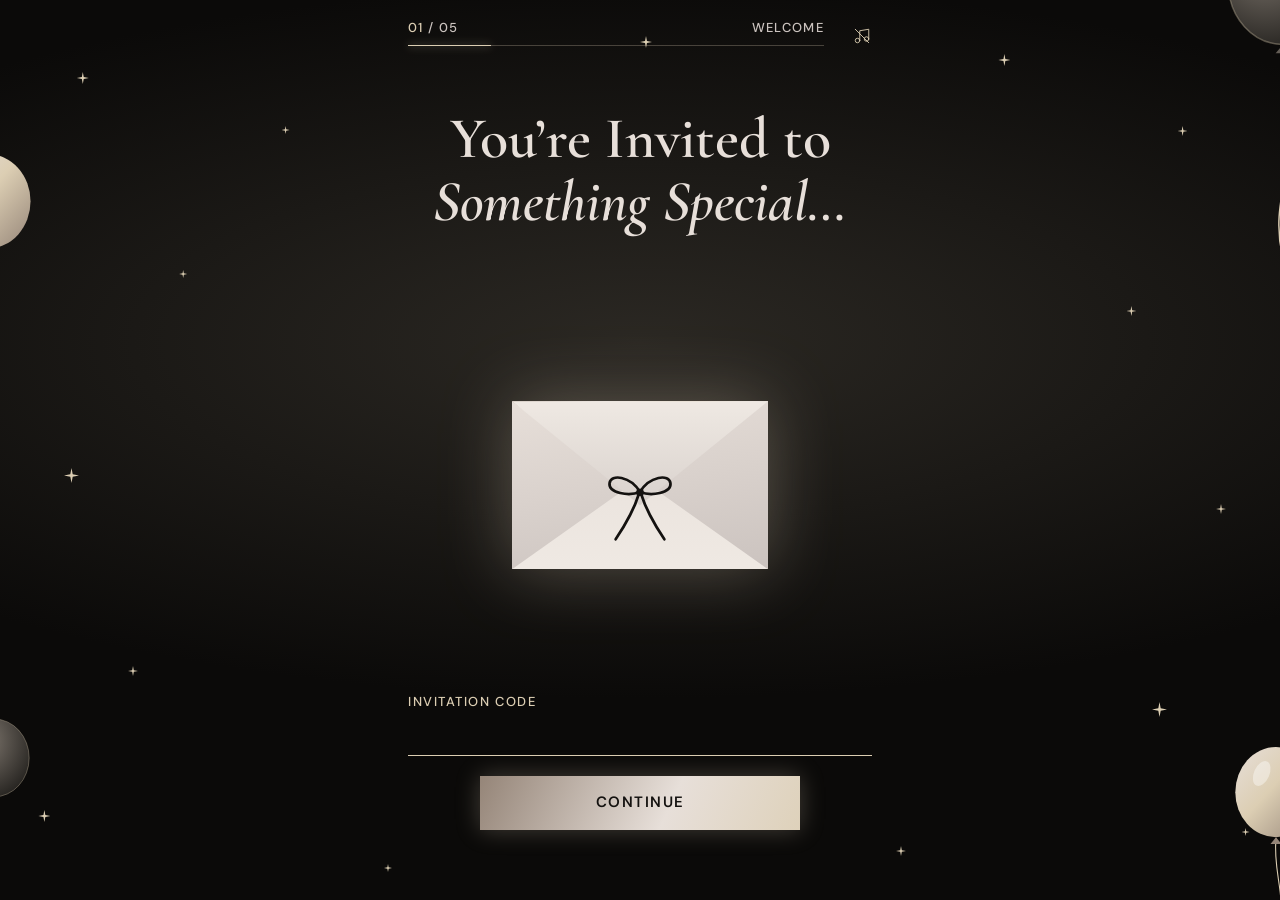
==== index.html @ e906c9ad "Remove plus-one option and mention partners in the RSVP title Co-Authored-By: Claude Opus 5.5 <norep" ====
<!DOCTYPE html>
<html lang="en">
<head>
  <meta charset="UTF-8" />
  <meta name="viewport" content="width=device-width, initial-scale=1, viewport-fit=cover" />
  <meta name="theme-color" content="#0b0a09" />
  <meta name="color-scheme" content="dark" />
  <meta name="referrer" content="no-referrer" />
  <meta name="description" content="Something special is waiting for you. Tap to unlock your invitation." />
  <meta property="og:type" content="website" />
  <meta property="og:title" content="A Little Something Special ✨" />
  <meta property="og:description" content="You're invited. Open your exclusive invitation." />
  <meta property="og:url" content="https://miinamoeini.github.io/birthday-invitation/" />
  <meta property="og:image" content="https://miinamoeini.github.io/birthday-invitation/social-preview.png" />
  <meta property="og:image:width" content="1200" />
  <meta property="og:image:height" content="630" />
  <meta name="twitter:card" content="summary_large_image" />
  <link rel="icon" href="favicon.svg" type="image/svg+xml" />
  <link rel="preconnect" href="https://fonts.googleapis.com" />
  <link rel="preconnect" href="https://fonts.gstatic.com" crossorigin />
  <link href="https://fonts.googleapis.com/css2?family=Cormorant+Garamond:ital,wght@0,600;1,600&family=DM+Sans:wght@400;500;600&display=swap" rel="stylesheet" />
  <link rel="stylesheet" href="styles.css?v=19" />
  <script src="config.js" defer></script>
  <script src="app.js?v=18" defer></script>
  <title>You're Invited ✨</title>
</head>
<body>
  <svg width="0" height="0" style="position:absolute" aria-hidden="true" focusable="false"><defs>
    <symbol id="bow" viewBox="0 0 64 64"><g fill="none" stroke="currentColor" stroke-width="2.2" stroke-linecap="round" stroke-linejoin="round"><path d="M32 22C24 9 8 7 7 15s16 11 25 7M32 22C40 9 56 7 57 15S41 26 32 22M31 24C27 37 20 49 12 61M33 24C37 37 44 49 52 61"/></g><rect x="29" y="19.5" width="6" height="6" rx="2" fill="currentColor"/></symbol>
    <linearGradient id="foilLight" x1="0" y1="0" x2="1" y2="1"><stop offset="0" stop-color="#e7dfd9"/><stop offset=".45" stop-color="#dcceb3"/><stop offset="1" stop-color="#958578"/></linearGradient>
    <radialGradient id="foilDark" cx=".34" cy=".28" r=".85"><stop offset="0" stop-color="#958578"/><stop offset=".3" stop-color="#635d56"/><stop offset="1" stop-color="#1f1d1a"/></radialGradient>
    <symbol id="balloonLight" viewBox="0 0 80 230"><path d="M40 84c-3 30 9 50 3 80s-8 44-3 64" fill="none" stroke="#dcceb3" stroke-width="1"/><ellipse cx="40" cy="42" rx="37" ry="41" fill="url(#foilLight)"/><ellipse cx="27" cy="25" rx="7" ry="12" fill="#fff" opacity=".4" transform="rotate(24 27 25)"/><path d="M40 83l-5 6h10z" fill="#958578"/></symbol>
    <symbol id="balloonDark" viewBox="0 0 80 230"><path d="M40 84c-3 30 9 50 3 80s-8 44-3 64" fill="none" stroke="#dcceb3" stroke-width="1"/><ellipse cx="40" cy="42" rx="37" ry="41" fill="url(#foilDark)" stroke="#dcceb3" stroke-opacity=".35"/><ellipse cx="27" cy="25" rx="6" ry="11" fill="#fff" opacity=".28" transform="rotate(24 27 25)"/><path d="M40 83l-5 6h10z" fill="#635d56"/></symbol>
  </defs></svg>
  <div class="sparkles" aria-hidden="true"><i style="left:6%;top:8%;--s:12px;animation-delay:-2.2s"></i><i style="left:92%;top:14%;--s:10px;animation-delay:-3.5s"></i><i style="left:14%;top:30%;--s:8px;animation-delay:-1.4s"></i><i style="left:88%;top:34%;--s:10px;animation-delay:-3.6s"></i><i style="left:5%;top:52%;--s:15px;animation-delay:-0.0s"></i><i style="left:95%;top:56%;--s:10px;animation-delay:-0.1s"></i><i style="left:10%;top:74%;--s:10px;animation-delay:-3.3s"></i><i style="left:90%;top:78%;--s:15px;animation-delay:-3.5s"></i><i style="left:50%;top:4%;--s:12px;animation-delay:-1.9s"></i><i style="left:30%;top:96%;--s:8px;animation-delay:-1.4s"></i><i style="left:70%;top:94%;--s:10px;animation-delay:-2.9s"></i><i style="left:3%;top:90%;--s:12px;animation-delay:-2.7s"></i><i style="left:97%;top:92%;--s:8px;animation-delay:-2.4s"></i><i style="left:22%;top:14%;--s:8px;animation-delay:-2.2s"></i><i style="left:78%;top:6%;--s:12px;animation-delay:-0.5s"></i></div>
  <svg class="balloon balloon--one" viewBox="0 0 80 230" aria-hidden="true"><use href="#balloonLight"/></svg>
  <svg class="balloon balloon--two" viewBox="0 0 80 230" aria-hidden="true"><use href="#balloonDark"/></svg>
  <svg class="balloon balloon--three" viewBox="0 0 80 230" aria-hidden="true"><use href="#balloonLight"/></svg>
  <svg class="balloon balloon--four" viewBox="0 0 80 230" aria-hidden="true"><use href="#balloonDark"/></svg>
  <canvas id="confettiCanvas" class="confetti-canvas" aria-hidden="true"></canvas>

  <div id="app" class="app-shell">
    <header class="app-header">
      <div class="progress-wrap" aria-label="Invitation progress">
        <div class="progress-meta"><span id="progressLabel">01 <span class="progress-muted">/ 05</span></span><span id="progressTitle">Welcome</span></div>
        <div class="progress-track" aria-hidden="true"><div id="progressFill" class="progress-fill" style="width:20%"></div></div>
      </div>
      <button id="musicToggle" class="music-button" type="button" aria-label="Play background music" aria-pressed="false" title="Play optional background music">
        <svg width="18" height="18" viewBox="0 0 24 24" fill="none" stroke="currentColor" stroke-width="1.2" stroke-linecap="round" stroke-linejoin="round" aria-hidden="true"><path d="M9 18V5l12-2v13"/><circle cx="6" cy="18" r="3"/><circle cx="18" cy="16" r="3"/><path class="music-slash" d="M3 3l18 18"/></svg>
      </button>
    </header>

    <main id="mainContent">
      <!-- STEP 1 : WELCOME -->
      <section id="screen-welcome" class="screen screen--welcome" aria-labelledby="welcomeTitle">
        <h1 id="welcomeTitle" class="hero-title">You’re Invited to <em>Something Special…</em></h1>
        <div id="envelopeScene" class="envelope-scene" role="img" aria-label="An ivory envelope with a soft taupe lining, tied with a black bow">
          <div class="envelope">
            <div class="envelope-back"></div>
            <div class="envelope-letter"><span>You’re invited</span></div>
            <div class="envelope-front"></div>
            <div class="envelope-flap"></div>
            <div class="wax-seal"><svg class="bow " viewBox="0 0 64 64" aria-hidden="true"><use href="#bow"/></svg></div>
          </div>
        </div>
        <button id="unlockButton" class="button button--primary" type="button" disabled><span id="unlockText">One moment…</span><span id="unlockSpinner" class="spinner"></span></button>
        <form id="codeForm" class="code-form" novalidate hidden>
          <label class="field-label" for="inviteCode">Invitation Code</label>
          <input id="inviteCode" type="text" maxlength="40" autocomplete="off" autocapitalize="none" autocorrect="off" spellcheck="false" />
          <p id="codeError" class="form-error" role="alert" hidden></p>
          <button id="codeSubmit" class="button button--primary" type="submit"><span>Continue</span><span id="codeSpinner" class="spinner" hidden></span></button>
        </form>
      </section>

      <!-- STEP 2 : REVEAL -->
      <section id="screen-reveal" class="screen screen--reveal" aria-labelledby="revealTitle" hidden>
        <div id="revealArt" class="reveal-art"><figure id="photoFrame" class="photo-frame" hidden><img id="childPhoto" alt="" /></figure><svg class="bow art-bow" viewBox="0 0 64 64" aria-hidden="true"><use href="#bow"/></svg><span id="revealAge" class="age-numeral" aria-hidden="true"></span><i aria-hidden="true" class="glint" style="--s:20px;left:-6%;top:42%"></i><i aria-hidden="true" class="glint" style="--s:14px;right:-5%;top:70%;animation-delay:-.8s"></i><i aria-hidden="true" class="glint" style="--s:11px;left:12%;top:18%;animation-delay:-1.6s"></i></div>
        <h1 id="revealTitle" class="reveal-headline">It’s My <em>Birthday!</em> <span aria-hidden="true">🎉</span></h1>
        <p id="guestWelcome" class="reveal-description"></p>
        <p id="personalMessage" class="reveal-invitation"></p>
        <button id="detailsButton" class="button button--primary" type="button">View the Details</button>
      </section>

      <!-- STEP 3 : DETAILS -->
      <section id="screen-details" class="screen screen--details" aria-labelledby="detailsTitle" hidden>
        <h1 id="detailsTitle" class="eyebrow">Please join me to celebrate</h1>
        <figure id="artworkFrame" class="artwork-card" hidden><img id="artworkImg" alt="" /></figure>
        <div class="details-card">
          <div class="detail-row"><span class="detail-label">When</span><strong id="eventDate"></strong><span id="eventTime"></span></div>
          <div class="detail-row"><span class="detail-label">Where</span><strong id="eventVenue"></strong><span id="eventAddress"></span><a id="mapsButton" class="maps-link" href="https://www.google.com/maps" target="_blank" rel="noopener noreferrer">Open in Google Maps</a></div>
          <div class="detail-row"><span class="detail-label">Dress Code</span><strong id="eventDress"></strong></div>
        </div>
        <div class="countdown-block"><div id="countdown" class="countdown" aria-label="Time left until the party"><div><strong id="days">--</strong><small>Days</small></div><div><strong id="hours">--</strong><small>Hours</small></div><div><strong id="minutes">--</strong><small>Mins</small></div><div><strong id="seconds">--</strong><small>Secs</small></div></div><p id="countdownStatus" class="countdown-status" aria-live="off"></p></div>
        <button id="rsvpGoButton" class="button button--primary" type="button">Kindly Respond</button>
      </section>

      <!-- STEP 4 : RSVP -->
      <section id="screen-rsvp" class="screen screen--rsvp" aria-labelledby="rsvpTitle" hidden>
        <p class="eyebrow">Répondez s’il vous plaît</p>
        <h1 id="rsvpTitle" class="section-title section-title--small">Will you be joining the celebration <em>with your partner?</em></h1>
        <form id="rsvpForm" class="rsvp-form" novalidate>
          <label class="field-label" for="guestName">Your Name</label>
          <input id="guestName" name="guestName" type="text" maxlength="80" autocomplete="name" required />
          <fieldset class="rsvp-choices"><legend class="sr-only">Your reply</legend>
            <label class="choice-card"><input type="radio" name="attendance" value="yes" required /><span class="choice-text">Absolutely, I’m Coming! 🥂</span></label>
            <label class="choice-card"><input type="radio" name="attendance" value="no" required /><span class="choice-text">Sorry, Can’t Make It 💔</span></label>
          </fieldset>
          <label id="plusOneControl" class="plus-one" for="plusOne"><input id="plusOne" type="checkbox" /><span class="check-box" aria-hidden="true"></span><span>I’m bringing a guest</span></label>
          <!-- Honeypot: hidden from humans; bots tend to fill it. -->
          <div class="honeypot" aria-hidden="true"><label for="website">Leave this field empty</label><input id="website" name="website" type="text" tabindex="-1" autocomplete="off" /></div>
          <p id="rsvpModeNote" class="mode-note"></p>
          <p id="formError" class="form-error" role="alert" hidden></p>
          <button id="submitButton" class="button button--primary" type="submit"><span id="submitText">Send Reply</span><span id="submitSpinner" class="spinner" hidden></span></button>
        </form>
      </section>

      <!-- STEP 5 : FINALE -->
      <section id="screen-final" class="screen screen--final" aria-labelledby="finalTitle" hidden>
        <button id="cakeButton" class="cake-button" type="button" aria-label="Blow out the candles on the birthday cake">
          <svg class="cake-svg" viewBox="0 0 260 244" aria-hidden="true"><defs>
            <linearGradient id="cakeIvory" x1="0" x2="1"><stop offset="0" stop-color="#cbc3bf"/><stop offset=".35" stop-color="#efe9e3"/><stop offset="1" stop-color="#cbc3bf"/></linearGradient>
            <linearGradient id="cakeTrim" x1="0" x2="1"><stop offset="0" stop-color="#958578"/><stop offset=".4" stop-color="#e7dfd9"/><stop offset="1" stop-color="#958578"/></linearGradient>
            <radialGradient id="cakeGlow"><stop offset="0" stop-color="#dcceb3" stop-opacity=".75"/><stop offset="1" stop-color="#dcceb3" stop-opacity="0"/></radialGradient></defs>
          <ellipse cx="130" cy="218" rx="118" ry="17" fill="url(#cakeTrim)"/><ellipse cx="130" cy="214" rx="108" ry="13" fill="#1a1816"/>
          <path d="M38 134v74c0 18 184 18 184 0v-74z" fill="url(#cakeIvory)"/><ellipse cx="130" cy="134" rx="92" ry="16" fill="#efe9e3"/>
          <path d="M38 131V136c0 14 23.0 14 23.0 0c0 26 23.0 26 23.0 0c0 10 23.0 10 23.0 0c0 30 23.0 30 23.0 0c0 14 23.0 14 23.0 0c0 24 23.0 24 23.0 0c0 10 23.0 10 23.0 0c0 28 23.0 28 23.0 0V131z" fill="url(#cakeTrim)"/>
          <path d="M70 82v54c0 14 120 14 120 0V82z" fill="url(#cakeIvory)"/><ellipse cx="130" cy="82" rx="60" ry="11" fill="#efe9e3"/>
          <path d="M70 79V84c0 10 20.0 10 20.0 0c0 20 20.0 20 20.0 0c0 8 20.0 8 20.0 0c0 22 20.0 22 20.0 0c0 10 20.0 10 20.0 0c0 18 20.0 18 20.0 0V79z" fill="url(#cakeTrim)"/>
          <circle class="cake-halo" cx="103" cy="34" r="17" fill="url(#cakeGlow)"/><rect x="100" y="44" width="6" height="38" rx="1.5" fill="url(#cakeTrim)"/><path class="cake-flame" d="M103 42c-6-7-1-14 0-17 2 5 6 10 0 17z" fill="#dcceb3"/><circle class="cake-halo" cx="130" cy="22" r="17" fill="url(#cakeGlow)"/><rect x="127" y="32" width="6" height="50" rx="1.5" fill="url(#cakeTrim)"/><path class="cake-flame" d="M130 30c-6-7-1-14 0-17 2 5 6 10 0 17z" fill="#dcceb3"/><circle class="cake-halo" cx="157" cy="34" r="17" fill="url(#cakeGlow)"/><rect x="154" y="44" width="6" height="38" rx="1.5" fill="url(#cakeTrim)"/><path class="cake-flame" d="M157 42c-6-7-1-14 0-17 2 5 6 10 0 17z" fill="#dcceb3"/>
          <text id="cakeAge" x="130" y="192" text-anchor="middle" font-family="'Cormorant Garamond', Georgia, serif" font-style="italic" font-weight="600" font-size="34" fill="#141210"></text>
          <use href="#bow" x="110" y="104" width="40" height="40" color="#141210"/></svg>
        </button>
        <p id="cakeHint" class="cake-hint" aria-live="polite">Tap the candles to make a wish</p>
        <p id="confirmationLabel" class="eyebrow">Reply received</p>
        <h1 id="finalTitle" class="final-title"></h1>
        <p id="finalPersonal" class="final-description"></p>
        <p id="finalNote" class="final-note"></p>
        <button id="calendarButton" class="button button--primary" type="button">Add to Calendar</button>
        <a id="googleCalendarLink" class="text-link" href="https://calendar.google.com" target="_blank" rel="noopener noreferrer">Or add to Google Calendar</a>
      </section>
    </main>

    <footer class="app-footer"><button id="backButton" class="back-button" type="button" hidden>Back</button></footer>
  </div>
  <div id="srAnnounce" class="sr-only" role="status" aria-live="polite" aria-atomic="true"></div>
</body>
</html>
---- styles.css ----
/* Quiet Luxury palette on near-black: Roasted Cashew #958578, Frozen Dew #dcceb3,
   Dark Night #635d56, Temple Grey #cbc3bf, Snowfall #e7dfd9. Edit these tokens to change it. */
:root{
  --bg:#0b0a09;--paper:#14110d;
  --ink:#e7dfd9;--text:#e7dfd9;--muted:#cbc3bf;
  --accent:#dcceb3;--foil:linear-gradient(115deg,#958578 0%,#e7dfd9 28%,#dcceb3 52%,#e7dfd9 72%,#958578 100%);--line:rgba(220,206,179,.28);
  --danger:#ffa394;
  --sans:'DM Sans',system-ui,-apple-system,sans-serif;
  --display:'Cormorant Garamond',Georgia,'Times New Roman',serif;
}
*,*::before,*::after{box-sizing:border-box}
body{margin:0;min-width:320px;min-height:100vh;min-height:100svh;background:radial-gradient(ellipse 110% 55% at 50% 38%,#2b2823 0%,transparent 72%) fixed,var(--bg);color:var(--text);font-family:var(--sans);font-size:17px;font-weight:400;-webkit-font-smoothing:antialiased;text-rendering:optimizeLegibility;overflow-x:hidden}
button,input{font:inherit;color:inherit}
button{cursor:pointer}
button:disabled{cursor:wait;opacity:.7}
a{color:inherit}
a:focus-visible,button:focus-visible{outline:1px solid var(--ink);outline-offset:4px}
h1:focus{outline:none} /* Focus moves to each screen's heading for screen readers; it isn't interactive. */
[hidden]{display:none!important}
.sr-only{position:absolute!important;width:1px!important;height:1px!important;padding:0!important;margin:-1px!important;overflow:hidden!important;clip:rect(0,0,0,0)!important;white-space:nowrap!important;border:0!important}
.bow{display:block;overflow:visible}
.confetti-canvas{position:fixed;inset:0;pointer-events:none;z-index:50;width:100%;height:100%}

/* Balloons and sparkles */
.balloon{position:fixed;z-index:-1;pointer-events:none;height:auto;animation:balloonFloat 9s ease-in-out infinite alternate}
.balloon--one{width:92px;top:17%;left:-58px}
.balloon--two{width:118px;top:-78px;right:-62px;animation-delay:-3s}
.balloon--three{width:88px;bottom:-11%;right:-40px;animation-delay:-5s}
.balloon--four{width:76px;bottom:-4%;left:-44px;animation-delay:-7s}
.sparkles{position:fixed;inset:0;z-index:-1;pointer-events:none}
.sparkles i{position:absolute;width:var(--s);height:var(--s);background:var(--accent);clip-path:polygon(50% 0,58% 42%,100% 50%,58% 58%,50% 100%,42% 58%,0 50%,42% 42%);animation:twinkle 3.6s ease-in-out infinite}

/* Shell */
.app-shell{max-width:520px;min-height:100vh;min-height:100svh;margin:0 auto;padding:0 28px;display:flex;flex-direction:column}
.app-header{flex-shrink:0;display:flex;align-items:flex-end;gap:16px;padding-top:calc(14px + env(safe-area-inset-top))}
.progress-wrap{flex:1;padding-bottom:12px}
.progress-meta{display:flex;justify-content:space-between;margin-bottom:9px;color:var(--accent);font-size:13px;font-weight:500;letter-spacing:.1em;text-transform:uppercase}
.progress-muted,.progress-meta #progressTitle{color:var(--muted)}
.progress-track{height:1px;background:var(--line)}
.progress-fill{height:1px;background:var(--accent);box-shadow:0 0 8px rgba(220,206,179,.8);transition:width .7s cubic-bezier(.22,1,.36,1)}
.music-button{width:44px;height:44px;margin-right:-12px;display:grid;place-items:center;background:none;border:0;color:var(--accent);transition:color .3s}
.music-button:hover,.music-button[aria-pressed=true]{color:#e7dfd9}
.music-button[aria-pressed=true] svg{animation:breathe 2.4s ease-in-out infinite}
.music-button[aria-pressed=true] .music-slash{display:none}
main{flex:1;display:flex;flex-direction:column}

/* Screens */
.screen{flex:1;display:flex;flex-direction:column;align-items:center;text-align:center;padding:30px 0 20px;animation:screenIn .9s cubic-bezier(.2,.7,.2,1) both}
.eyebrow{margin:0;color:var(--accent);font-size:13px;font-weight:500;letter-spacing:.14em;text-transform:uppercase;line-height:1.7}
.hero-title,.section-title,.final-title,.reveal-headline{font-family:var(--display);color:var(--ink);font-weight:600;font-variant-numeric:lining-nums}
.hero-title em,.section-title em,.final-title em,.reveal-headline em{display:block;font-weight:600}
.hero-title{font-size:clamp(40px,11vw,58px);line-height:1.08;margin:20px 0 0;text-wrap:balance}

/* Envelope */
.envelope-scene{flex:1;width:100%;min-height:270px;display:grid;place-items:center;perspective:1000px}
.envelope{width:256px;height:168px;position:relative;margin-top:44px;filter:drop-shadow(0 0 34px rgba(220,206,179,.32));animation:envelopeFloat 6s ease-in-out infinite}
.envelope-back{position:absolute;inset:0;background:var(--foil)}
.envelope-letter{position:absolute;z-index:2;top:8px;left:12px;right:12px;height:150px;background:#efe9e3;padding-top:20px;color:#141210;transition:transform 1s .25s cubic-bezier(.2,.7,.2,1)}
.envelope-letter span{font-family:var(--display);font-style:italic;font-weight:600;font-size:24px}
.envelope-front{position:absolute;inset:0;z-index:4;background:linear-gradient(170deg,#e7dfd9,#cbc3bf);clip-path:polygon(0 0,50% 56%,100% 0,100% 100%,0 100%)}
.envelope-front::after{content:'';position:absolute;inset:0;background:linear-gradient(0deg,#efe9e3,#e7dfd9);clip-path:polygon(0 100%,50% 46%,100% 100%)}
.envelope-flap{position:absolute;inset:0;z-index:6;background:linear-gradient(180deg,#efe9e3,#cbc3bf);filter:drop-shadow(0 2px 2px rgba(99,93,86,.4));clip-path:polygon(0 0,100% 0,50% 62%);transform-origin:50% 0;transition:transform .8s ease}
.wax-seal{position:absolute;z-index:7;left:calc(50% - 39px);top:64px;width:78px;height:78px;color:#141210;transition:opacity .35s}
.envelope-scene.is-opening .envelope{animation:none}
.envelope-scene.is-opening .envelope-flap{transform:rotateX(180deg);z-index:1}
.envelope-scene.is-opening .wax-seal{opacity:0}
.envelope-scene.is-opening .envelope-letter{transform:translateY(-62px)}

/* Buttons */
.button{display:inline-flex;align-items:center;justify-content:center;gap:12px;min-height:54px;width:100%;max-width:320px;padding:16px 26px;border-radius:0;font-size:15px;font-weight:600;letter-spacing:.1em;text-transform:uppercase;text-decoration:none;line-height:1.3;transition:background .35s,color .35s}
.button--primary{color:#141210;background:var(--foil);background-size:220% 100%;border:0;animation:foilShift 7s ease-in-out infinite alternate;box-shadow:0 0 24px rgba(220,206,179,.28)}
.button--primary:hover:not(:disabled){box-shadow:0 0 34px rgba(220,206,179,.55)}
.text-link{display:inline-flex;align-items:center;min-height:44px;margin-top:6px;font-size:16px;color:var(--accent);text-decoration:underline;text-decoration-thickness:1px;text-underline-offset:5px}

/* Reveal */
.reveal-art{position:relative;margin-top:4px}
.art-bow{width:48px;height:48px;margin:0 auto 2px;color:var(--accent);animation:fadeIn 1.2s .7s both}
.age-numeral{display:block;font-family:var(--display);font-style:italic;font-size:clamp(120px,36vw,170px);font-weight:600;line-height:1.08;color:transparent;background:var(--foil);background-size:220% 100%;-webkit-background-clip:text;background-clip:text;font-variant-numeric:lining-nums;filter:drop-shadow(0 0 20px rgba(220,206,179,.38));animation:numeralIn 1.4s cubic-bezier(.2,.7,.2,1) both,foilShift 6s ease-in-out infinite alternate}
.glint{position:absolute;width:var(--s);height:var(--s);background:#e7dfd9;clip-path:polygon(50% 0,58% 42%,100% 50%,58% 58%,50% 100%,42% 58%,0 50%,42% 42%);animation:twinkle 2.4s ease-in-out infinite}
.photo-frame{margin:0;width:186px;height:232px;padding:2px;border-radius:93px 93px 6px 6px;background:var(--foil);box-shadow:0 0 34px rgba(220,206,179,.35);animation:numeralIn 1.2s cubic-bezier(.2,.7,.2,1) both}
.photo-frame img{display:block;width:100%;height:100%;object-fit:cover;object-position:50% 10%;border-radius:91px 91px 4px 4px}
.reveal-art.has-photo{margin:22px 0 14px}
.reveal-art.has-photo .art-bow{position:absolute;top:-30px;left:50%;margin-left:-24px;z-index:1}
.reveal-art.has-photo .age-numeral{position:absolute;right:-50px;bottom:-24px;font-size:104px;filter:drop-shadow(0 2px 10px rgba(0,0,0,.9))}
.reveal-headline{font-size:clamp(36px,10vw,50px);line-height:1.15;margin:12px 0 22px}
.reveal-headline em{display:inline}
#revealName{display:block;font-size:17px;letter-spacing:.34em;margin-right:-.34em;color:var(--accent);font-weight:600;animation:nameIn 1.8s .4s cubic-bezier(.2,.7,.2,1) both}
.reveal-description{margin:24px 0 8px;color:var(--ink);font-weight:500}
.reveal-invitation{color:var(--muted);line-height:1.6;max-width:340px;margin:0 0 30px}
.screen--reveal .button,.screen--details .button{margin-top:auto}

/* Details */
.section-title{font-size:clamp(76px,22vw,104px);font-style:italic;line-height:1;margin:8px 0 2px}
.section-title--small{text-wrap:balance;font-style:normal;font-size:clamp(37px,10vw,50px);line-height:1.1;margin:18px 0 26px}
.event-subtitle{margin:0;color:var(--ink)}
.section-intro{margin:3px 0 0;color:var(--muted)}
.artwork-card{width:min(320px,88vw);margin:18px auto 0}
.artwork-card img{display:block;width:100%;height:auto}
.details-card{width:100%;margin-top:26px;border-top:1px solid var(--accent)}
.detail-row{display:flex;flex-direction:column;align-items:center;gap:2px;padding:17px 0;border-bottom:1px solid var(--line)}
.detail-row:last-child{border-bottom:1px solid var(--accent)}
.detail-label{margin-bottom:5px;font-size:13px;font-weight:500;letter-spacing:.12em;text-transform:uppercase;color:var(--accent)}
.detail-row strong{font-weight:600;font-size:19px;line-height:1.35;color:var(--ink)}
.detail-row>span:not(.detail-label){color:var(--muted);font-size:17px}
.maps-link{display:inline-flex;align-items:center;min-height:44px;margin-bottom:-12px;font-size:16px;color:var(--accent);text-decoration:underline;text-decoration-thickness:1px;text-underline-offset:5px}
.countdown-block{width:100%;padding:24px 0 26px}
.countdown{display:flex;justify-content:center}
.countdown>div{flex:1;max-width:76px;display:flex;flex-direction:column;gap:3px;align-items:center}
.countdown>div+div{border-left:1px solid var(--line)}
.countdown strong{font-family:var(--sans);font-weight:500;font-size:28px;color:var(--accent);font-variant-numeric:lining-nums tabular-nums;line-height:1.2}
.countdown small{margin-top:2px;font-size:12px;font-weight:500;letter-spacing:.08em;text-transform:uppercase;color:var(--muted)}
.countdown-status{font-size:16px;color:var(--ink);margin:10px 0 0}
.countdown-status:empty{display:none}

/* RSVP */
.rsvp-form,.code-form{width:100%;display:flex;flex-direction:column;align-items:center;text-align:left}
.code-form .button{margin-top:20px}
.field-label{align-self:flex-start;font-size:13px;font-weight:500;letter-spacing:.12em;text-transform:uppercase;color:var(--accent)}
.rsvp-form>input[type=text],.code-form input{width:100%;height:46px;padding:0;border:0;border-bottom:1px solid var(--accent);border-radius:0;background:transparent;color:var(--ink);font-family:var(--sans);font-size:19px;outline:none;transition:box-shadow .2s}
.rsvp-form>input[type=text]:focus,.code-form input:focus{box-shadow:0 1px 0 var(--ink)}
.rsvp-choices{width:100%;margin:28px 0 0;border:0;padding:0;min-width:0;display:grid;gap:10px}
.choice-card{position:relative;display:flex;align-items:center;justify-content:center;min-height:56px;padding:12px;border:1px solid var(--accent);cursor:pointer;text-align:center;transition:background .3s,color .3s}
.choice-card:has(input:checked){background:var(--foil);color:#141210;border-color:transparent;box-shadow:0 0 24px rgba(220,206,179,.3)}
.choice-card:has(input:focus-visible){outline:1px solid var(--ink);outline-offset:3px}
.choice-card input{position:absolute;opacity:0;width:1px;height:1px}
.choice-text{font-size:17px;font-weight:500}
.plus-one{align-self:stretch;position:relative;display:flex;align-items:center;justify-content:center;gap:12px;min-height:48px;margin-top:10px;cursor:pointer;font-size:17px}
.plus-one input{position:absolute;opacity:0;width:1px;height:1px}
.check-box{width:18px;height:18px;border:1px solid var(--accent);display:grid;place-items:center;transition:background .2s}
.plus-one input:checked + .check-box{background:var(--accent)}
.plus-one input:checked + .check-box::after{content:'';width:5px;height:9px;margin-top:-2px;border:solid var(--paper);border-width:0 1.5px 1.5px 0;transform:rotate(45deg)}
.plus-one input:focus-visible + .check-box{outline:1px solid var(--ink);outline-offset:3px}
.honeypot{position:absolute!important;left:-10000px!important;width:1px!important;height:1px!important;overflow:hidden!important}
.mode-note{color:var(--muted);font-size:15px;line-height:1.5;margin:14px 0 0;text-align:center}
.form-error{align-self:stretch;color:var(--danger);border-left:2px solid var(--danger);padding:2px 0 2px 12px;line-height:1.45;font-size:16px;margin:14px 0 0}
.rsvp-form .button{margin-top:24px}
.spinner{width:13px;height:13px;border:1.5px solid #141210;border-right-color:transparent;border-radius:50%;animation:spin .8s linear infinite}

/* Finale */
.cake-button{display:block;padding:0;background:none;border:0}
.cake-svg{display:block;width:230px;max-width:62vw;height:auto;filter:drop-shadow(0 0 26px rgba(220,206,179,.22))}
.cake-flame{transform-box:fill-box;transform-origin:50% 100%;animation:flicker 1.6s ease-in-out infinite alternate;transition:opacity .35s}
.cake-flame:nth-of-type(2n){animation-delay:-.7s}
.cake-halo{transition:opacity .5s;animation:breathe 2.6s ease-in-out infinite}
.cake-button.is-out .cake-flame,.cake-button.is-out .cake-halo{opacity:0;animation:none}
.cake-hint{min-height:22px;margin:8px 0 18px;color:var(--accent);font-size:15px}
.final-title{font-size:clamp(38px,10.4vw,52px);line-height:1.08;margin:14px 0 14px}
.final-title em{display:inline}
.heart{font-size:.42em;vertical-align:.32em;font-style:normal;color:var(--accent)}
.final-description{text-wrap:balance;color:var(--ink);font-weight:500;line-height:1.5;margin:0 0 4px}
.final-note{color:var(--muted);margin:0 0 26px}
.screen--final .button{margin-top:auto}

/* Footer */
.app-footer{display:flex;align-items:center;min-height:50px;padding-bottom:env(safe-area-inset-bottom)}
.back-button{min-height:44px;padding:0 12px 0 0;background:none;border:0;color:var(--muted);font-size:14px;font-weight:500;letter-spacing:.1em;text-transform:uppercase}
.back-button:hover{color:var(--ink)}

@keyframes screenIn{from{opacity:0}to{opacity:1}}
@keyframes balloonFloat{from{transform:translateY(0) rotate(-2deg)}to{transform:translateY(-24px) rotate(3deg)}}
@keyframes twinkle{0%,100%{opacity:.15;transform:scale(.6)}50%{opacity:1;transform:scale(1)}}
@keyframes foilShift{from{background-position:0 0}to{background-position:100% 0}}
@keyframes fadeIn{from{opacity:0}to{opacity:1}}
@keyframes envelopeFloat{0%,100%{transform:translateY(0)}50%{transform:translateY(-6px)}}
@keyframes numeralIn{from{opacity:0;transform:translateY(14px)}to{opacity:1;transform:none}}
@keyframes nameIn{from{opacity:0;letter-spacing:.8em}to{opacity:1;letter-spacing:.34em}}
@keyframes flicker{from{transform:scale(1,1)}to{transform:scale(.9,1.08)}}
@keyframes breathe{0%,100%{opacity:1}50%{opacity:.45}}
@keyframes spin{to{transform:rotate(360deg)}}

@media(max-width:350px),(max-height:700px){.balloon--three,.balloon--four{display:none}}
@media(max-width:350px){
  .app-shell{padding:0 20px}
  .eyebrow{letter-spacing:.08em}
  .envelope{width:232px;height:152px}
  .button{letter-spacing:.06em;padding:14px 16px}
}
@media(prefers-reduced-motion:reduce){
  *,*::before,*::after{scroll-behavior:auto!important;animation-duration:.01ms!important;animation-delay:0s!important;animation-iteration-count:1!important;transition-duration:.01ms!important}
  .confetti-canvas{display:none!important}
}
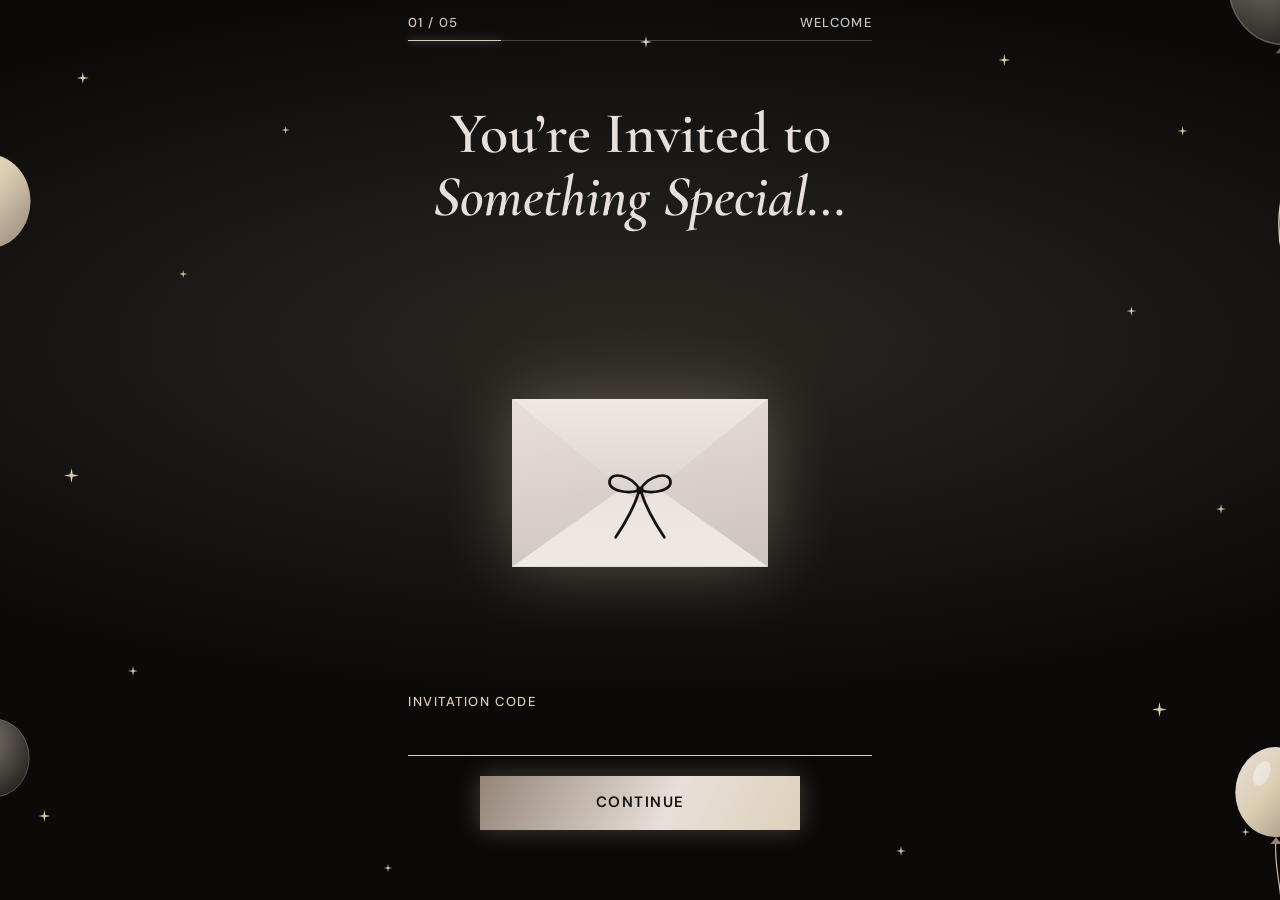
==== commit 84ac3b3a: "Fix Add to Calendar on iPhone and remove music Co-Authored-By: Claude Opus 5.5 <noreply@anthropic.co" ====
--- a/index.html
+++ b/index.html
@@ -10,8 +10,8 @@
   <meta property="og:type" content="website" />
   <meta property="og:title" content="A Little Something Special ✨" />
   <meta property="og:description" content="You're invited. Open your exclusive invitation." />
-  <meta property="og:url" content="https://miinamoeini.github.io/birthday-invitation/" />
-  <meta property="og:image" content="https://miinamoeini.github.io/birthday-invitation/social-preview.png" />
+  <meta property="og:url" content="https://miinamoeini.github.io/mina30/" />
+  <meta property="og:image" content="https://miinamoeini.github.io/mina30/social-preview.png" />
   <meta property="og:image:width" content="1200" />
   <meta property="og:image:height" content="630" />
   <meta name="twitter:card" content="summary_large_image" />
@@ -19,9 +19,9 @@
   <link rel="preconnect" href="https://fonts.googleapis.com" />
   <link rel="preconnect" href="https://fonts.gstatic.com" crossorigin />
   <link href="https://fonts.googleapis.com/css2?family=Cormorant+Garamond:ital,wght@0,600;1,600&family=DM+Sans:wght@400;500;600&display=swap" rel="stylesheet" />
-  <link rel="stylesheet" href="styles.css?v=19" />
+  <link rel="stylesheet" href="styles.css?v=24" />
   <script src="config.js" defer></script>
-  <script src="app.js?v=18" defer></script>
+  <script src="app.js?v=24" defer></script>
   <title>You're Invited ✨</title>
 </head>
 <body>
@@ -45,9 +45,6 @@
         <div class="progress-meta"><span id="progressLabel">01 <span class="progress-muted">/ 05</span></span><span id="progressTitle">Welcome</span></div>
         <div class="progress-track" aria-hidden="true"><div id="progressFill" class="progress-fill" style="width:20%"></div></div>
       </div>
-      <button id="musicToggle" class="music-button" type="button" aria-label="Play background music" aria-pressed="false" title="Play optional background music">
-        <svg width="18" height="18" viewBox="0 0 24 24" fill="none" stroke="currentColor" stroke-width="1.2" stroke-linecap="round" stroke-linejoin="round" aria-hidden="true"><path d="M9 18V5l12-2v13"/><circle cx="6" cy="18" r="3"/><circle cx="18" cy="16" r="3"/><path class="music-slash" d="M3 3l18 18"/></svg>
-      </button>
     </header>
 
     <main id="mainContent">
@@ -96,16 +93,16 @@
 
       <!-- STEP 4 : RSVP -->
       <section id="screen-rsvp" class="screen screen--rsvp" aria-labelledby="rsvpTitle" hidden>
-        <p class="eyebrow">Répondez s’il vous plaît</p>
-        <h1 id="rsvpTitle" class="section-title section-title--small">Will you be joining the celebration <em>with your partner?</em></h1>
+        <h1 id="rsvpTitle" class="section-title section-title--small">Will you be joining <em>the celebration?</em></h1>
         <form id="rsvpForm" class="rsvp-form" novalidate>
           <label class="field-label" for="guestName">Your Name</label>
-          <input id="guestName" name="guestName" type="text" maxlength="80" autocomplete="name" required />
+          <input id="guestName" name="guestName" type="text" maxlength="38" autocomplete="name" required />
+          <label class="field-label field-label--spaced" for="partnerName">Partner’s Name (Optional)</label>
+          <input id="partnerName" name="partnerName" type="text" maxlength="38" autocomplete="off" />
           <fieldset class="rsvp-choices"><legend class="sr-only">Your reply</legend>
-            <label class="choice-card"><input type="radio" name="attendance" value="yes" required /><span class="choice-text">Absolutely, I’m Coming! 🥂</span></label>
+            <label class="choice-card"><input type="radio" name="attendance" value="yes" required /><span id="comingText" class="choice-text">Absolutely, I’m Coming! 🥂</span></label>
             <label class="choice-card"><input type="radio" name="attendance" value="no" required /><span class="choice-text">Sorry, Can’t Make It 💔</span></label>
           </fieldset>
-          <label id="plusOneControl" class="plus-one" for="plusOne"><input id="plusOne" type="checkbox" /><span class="check-box" aria-hidden="true"></span><span>I’m bringing a guest</span></label>
           <!-- Honeypot: hidden from humans; bots tend to fill it. -->
           <div class="honeypot" aria-hidden="true"><label for="website">Leave this field empty</label><input id="website" name="website" type="text" tabindex="-1" autocomplete="off" /></div>
           <p id="rsvpModeNote" class="mode-note"></p>
@@ -137,6 +134,7 @@
         <p id="finalNote" class="final-note"></p>
         <button id="calendarButton" class="button button--primary" type="button">Add to Calendar</button>
         <a id="googleCalendarLink" class="text-link" href="https://calendar.google.com" target="_blank" rel="noopener noreferrer">Or add to Google Calendar</a>
+        <p id="iosCalendarHint" class="calendar-hint" hidden>If nothing happens on your iPhone, open this invitation in Safari and try again.</p>
       </section>
     </main>
 
--- a/styles.css
+++ b/styles.css
@@ -38,10 +38,6 @@
 .progress-muted,.progress-meta #progressTitle{color:var(--muted)}
 .progress-track{height:1px;background:var(--line)}
 .progress-fill{height:1px;background:var(--accent);box-shadow:0 0 8px rgba(220,206,179,.8);transition:width .7s cubic-bezier(.22,1,.36,1)}
-.music-button{width:44px;height:44px;margin-right:-12px;display:grid;place-items:center;background:none;border:0;color:var(--accent);transition:color .3s}
-.music-button:hover,.music-button[aria-pressed=true]{color:#e7dfd9}
-.music-button[aria-pressed=true] svg{animation:breathe 2.4s ease-in-out infinite}
-.music-button[aria-pressed=true] .music-slash{display:none}
 main{flex:1;display:flex;flex-direction:column}
 
 /* Screens */
@@ -116,6 +112,7 @@
 .rsvp-form,.code-form{width:100%;display:flex;flex-direction:column;align-items:center;text-align:left}
 .code-form .button{margin-top:20px}
 .field-label{align-self:flex-start;font-size:13px;font-weight:500;letter-spacing:.12em;text-transform:uppercase;color:var(--accent)}
+.field-label--spaced{margin-top:20px}
 .rsvp-form>input[type=text],.code-form input{width:100%;height:46px;padding:0;border:0;border-bottom:1px solid var(--accent);border-radius:0;background:transparent;color:var(--ink);font-family:var(--sans);font-size:19px;outline:none;transition:box-shadow .2s}
 .rsvp-form>input[type=text]:focus,.code-form input:focus{box-shadow:0 1px 0 var(--ink)}
 .rsvp-choices{width:100%;margin:28px 0 0;border:0;padding:0;min-width:0;display:grid;gap:10px}
@@ -124,12 +121,6 @@
 .choice-card:has(input:focus-visible){outline:1px solid var(--ink);outline-offset:3px}
 .choice-card input{position:absolute;opacity:0;width:1px;height:1px}
 .choice-text{font-size:17px;font-weight:500}
-.plus-one{align-self:stretch;position:relative;display:flex;align-items:center;justify-content:center;gap:12px;min-height:48px;margin-top:10px;cursor:pointer;font-size:17px}
-.plus-one input{position:absolute;opacity:0;width:1px;height:1px}
-.check-box{width:18px;height:18px;border:1px solid var(--accent);display:grid;place-items:center;transition:background .2s}
-.plus-one input:checked + .check-box{background:var(--accent)}
-.plus-one input:checked + .check-box::after{content:'';width:5px;height:9px;margin-top:-2px;border:solid var(--paper);border-width:0 1.5px 1.5px 0;transform:rotate(45deg)}
-.plus-one input:focus-visible + .check-box{outline:1px solid var(--ink);outline-offset:3px}
 .honeypot{position:absolute!important;left:-10000px!important;width:1px!important;height:1px!important;overflow:hidden!important}
 .mode-note{color:var(--muted);font-size:15px;line-height:1.5;margin:14px 0 0;text-align:center}
 .form-error{align-self:stretch;color:var(--danger);border-left:2px solid var(--danger);padding:2px 0 2px 12px;line-height:1.45;font-size:16px;margin:14px 0 0}
@@ -150,6 +141,7 @@
 .final-description{text-wrap:balance;color:var(--ink);font-weight:500;line-height:1.5;margin:0 0 4px}
 .final-note{color:var(--muted);margin:0 0 26px}
 .screen--final .button{margin-top:auto}
+.calendar-hint{margin:6px 0 0;color:var(--muted);font-size:14px;line-height:1.45;max-width:300px}
 
 /* Footer */
 .app-footer{display:flex;align-items:center;min-height:50px;padding-bottom:env(safe-area-inset-bottom)}
